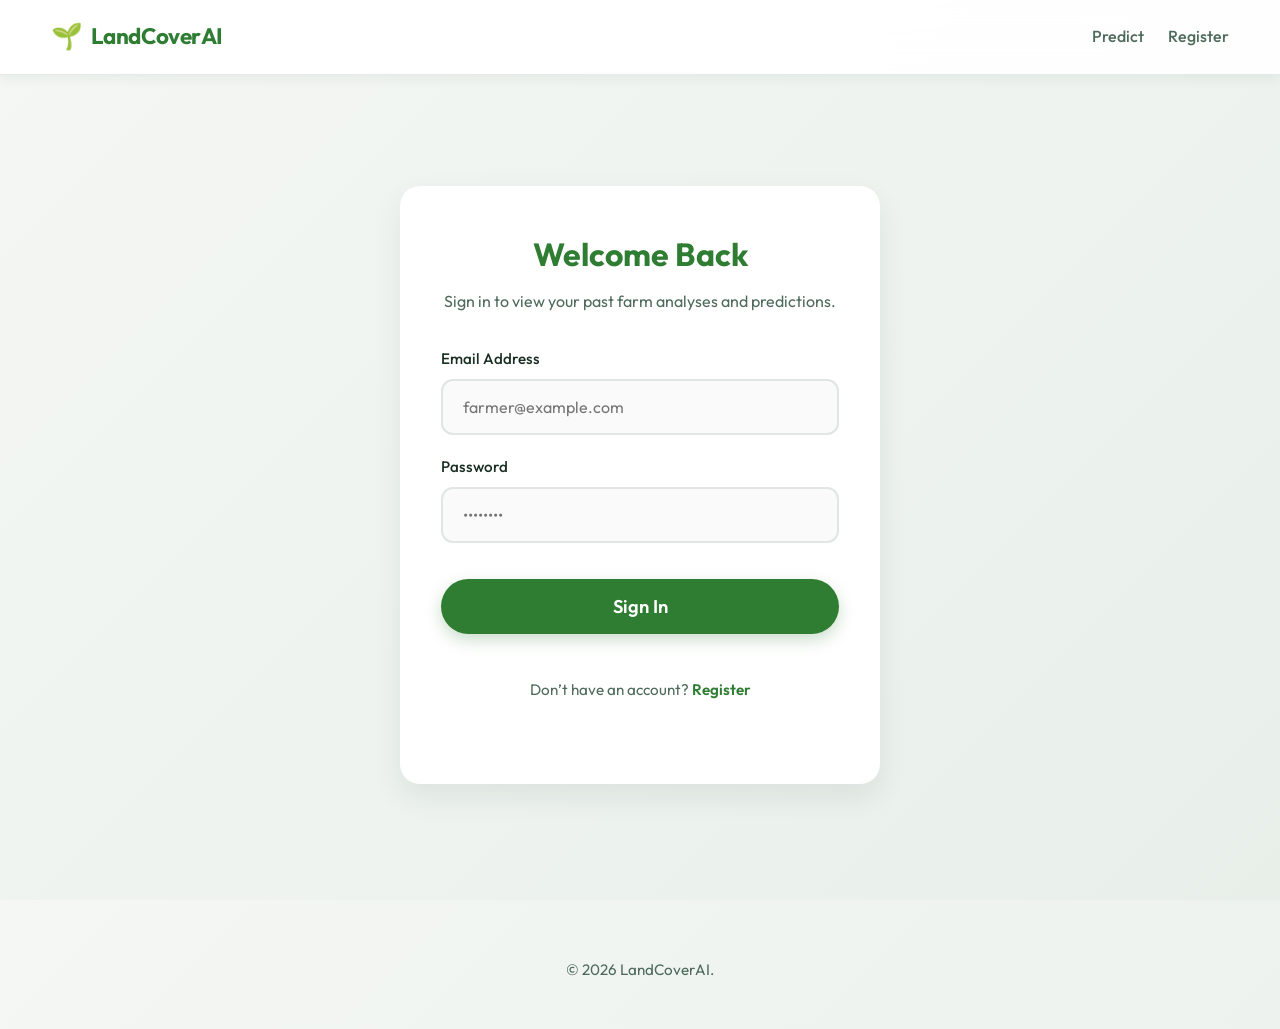
==== frontend/login.html @ 242382ae "Add model using Git LFS" ====
<!doctype html>
<html lang="en">
  <head>
    <meta charset="UTF-8" />
    <meta name="viewport" content="width=device-width, initial-scale=1" />
    <title>Login • LandCoverAI</title>
    <link rel="stylesheet" href="css/style.css" />
  </head>
  <body>
    <header class="site-header">
      <div class="container header-inner">
        <a class="brand" href="/">LandCoverAI</a>
        <nav class="nav">
          <a href="/predict.html">Predict</a>
          <a href="/register.html">Register</a>
        </nav>
      </div>
    </header>

    <main class="container auth-page">
      <section class="auth-card">
        <h1>Welcome Back</h1>
        <p>Sign in to view your past farm analyses and predictions.</p>

        <form id="loginForm" class="form">
          <label>
            Email Address
            <input type="email" name="email" class="input-field" required placeholder="farmer@example.com" style="margin-top: 0.5rem;" />
          </label>
          <label>
            Password
            <input type="password" name="password" class="input-field" required placeholder="••••••••" style="margin-top: 0.5rem;" />
          </label>

          <button type="submit" class="btn btn-primary btn-large" style="margin-top: 1rem;">Sign In</button>
          <p class="form-footer">Don’t have an account? <a href="/register.html">Register</a></p>
        </form>
      </section>
    </main>

    <footer class="site-footer">
      <div class="container">
        <p>© 2026 LandCoverAI.</p>
      </div>
    </footer>

    <script src="js/common.js"></script>
    <script src="js/auth.js"></script>
  </body>
</html>
---- frontend/css/style.css ----
@import url('https://fonts.googleapis.com/css2?family=Outfit:wght@300;400;500;600;700&display=swap');

:root {
  /* Earthy & Premium Color Palette suitable for agriculture */
  --bg: #f4f7f4;                 /* Soft off-white green tint for background */
  --bg-gradient: linear-gradient(135deg, #f4f7f4 0%, #e8efe9 100%);
  
  --surface: #ffffff;            /* Pure white for panels */
  --surface-2: #fafdff;          /* Very slight blue tint for secondary cards */
  
  --text: #1a2f24;               /* Deep forest green/black for high contrast text */
  --text-muted: #4e6a5b;         /* Muted leafy tone for secondary text */
  
  --border: rgba(43, 85, 59, 0.12); /* Subtle green border */
  
  --primary: #2e7d32;            /* Strong reliable emerald/agri green */
  --primary-hover: #1b5e20;      /* Darker interaction state */
  --primary-light: #e8f5e9;      /* Highlight tint */
  
  --secondary: #f9a825;          /* Warm golden yellow for accents / UI pop */
  --secondary-hover: #f57f17;
  
  --danger: #d32f2f;
  
  --radius: 20px;
  --radius-sm: 12px;
  
  --shadow-sm: 0 4px 12px rgba(26, 47, 36, 0.05);
  --shadow: 0 12px 30px rgba(26, 47, 36, 0.08);
  --shadow-hover: 0 20px 40px rgba(26, 47, 36, 0.12);
  
  --max-width: 1280px;

  /* Typography */
  --font-family: 'Outfit', system-ui, -apple-system, sans-serif;
}

/* =========================================
   RESET & FOUNDATION
========================================= */
* {
  box-sizing: border-box;
}

html, body {
  height: 100%;
}

body {
  margin: 0;
  background: var(--bg-gradient);
  color: var(--text);
  font-family: var(--font-family);
  line-height: 1.6;
  min-height: 100vh;
  -webkit-font-smoothing: antialiased;
}

.container {
  width: min(var(--max-width), 92vw);
  margin: 0 auto;
  padding: 0 1rem;
}

a {
  color: inherit;
  text-decoration: none;
  transition: color 0.2s;
}

a:hover {
  color: var(--primary);
}

/* =========================================
   HEADER / NAVIGATION
========================================= */
.site-header {
  position: sticky;
  top: 0;
  background: rgba(255, 255, 255, 0.92);
  backdrop-filter: blur(16px);
  -webkit-backdrop-filter: blur(16px);
  border-bottom: 1px solid var(--border);
  z-index: 1000;
  box-shadow: var(--shadow-sm);
}

.header-inner {
  display: flex;
  align-items: center;
  justify-content: space-between;
  padding: 1rem 0;
}

.brand {
  font-size: 1.4rem;
  font-weight: 700;
  letter-spacing: -0.02em;
  color: var(--primary);
  display: flex;
  align-items: center;
  gap: 0.5rem;
}

.brand::before {
  content: '🌱';
  font-size: 1.6rem;
}

.nav {
  display: flex;
  gap: 1.5rem;
  align-items: center;
  font-weight: 500;
}

.nav a {
  padding: 0.5rem 0;
  position: relative;
  color: var(--text-muted);
}

.nav a:hover, .nav a.active {
  color: var(--primary);
}

/* Simple underline hover effect */
.nav a::after {
  content: '';
  position: absolute;
  bottom: 0;
  left: 0;
  width: 0%;
  height: 2px;
  background: var(--primary);
  transition: width 0.3s ease;
}
.nav a:hover::after { width: 100%; }

/* =========================================
   BUTTONS
========================================= */
.btn {
  display: inline-flex;
  align-items: center;
  justify-content: center;
  gap: 0.6rem;
  padding: 0.85rem 1.75rem;
  border-radius: 999px;
  border: none;
  background: var(--primary);
  color: #fff;
  font-family: var(--font-family);
  font-size: 1rem;
  font-weight: 600;
  cursor: pointer;
  transition: all 0.3s cubic-bezier(0.25, 1, 0.5, 1);
  box-shadow: 0 6px 16px rgba(46, 125, 50, 0.25);
}

.btn:hover:not(:disabled) {
  background: var(--primary-hover);
  transform: translateY(-2px);
  box-shadow: 0 10px 24px rgba(46, 125, 50, 0.35);
}

.btn:active:not(:disabled) {
  transform: translateY(1px);
}

.btn:disabled {
  opacity: 0.5;
  cursor: not-allowed;
  background: #b0c2b3;
  box-shadow: none;
}

.btn-large {
  font-size: 1.15rem;
  padding: 1rem 2.5rem;
}

.btn-secondary {
  background: var(--secondary);
  color: #fff;
  box-shadow: 0 6px 16px rgba(249, 168, 37, 0.3);
}

.btn-secondary:hover:not(:disabled) {
  background: var(--secondary-hover);
  box-shadow: 0 10px 24px rgba(249, 168, 37, 0.4);
}

.btn-outline {
  background: transparent;
  color: var(--primary);
  border: 2px solid var(--primary);
  box-shadow: none;
}

.btn-outline:hover:not(:disabled) {
  background: var(--primary-light);
  transform: translateY(-1px);
}

/* =========================================
   TYPOGRAPHY
========================================= */
h1, h2, h3, h4 {
  color: var(--text);
  margin-top: 0;
  line-height: 1.2;
}

.muted {
  color: var(--text-muted);
}

/* =========================================
   AUTH PAGES
========================================= */
.auth-page {
  display: flex;
  align-items: center;
  justify-content: center;
  min-height: calc(100vh - 80px); /* Account for header */
  padding: 2rem;
}

.auth-card {
  width: 100%;
  max-width: 480px;
  background: var(--surface);
  border-radius: var(--radius);
  padding: 3rem 2.5rem;
  box-shadow: var(--shadow);
  border: 1px solid rgba(255,255,255,0.8);
  text-align: center;
}

.auth-card h1 {
  font-size: 2rem;
  margin-bottom: 0.5rem;
  color: var(--primary);
}

.auth-card p {
  color: var(--text-muted);
  margin-bottom: 2rem;
}

.form {
  display: flex;
  flex-direction: column;
  gap: 1.25rem;
  text-align: left;
}

.form label {
  font-size: 0.95rem;
  font-weight: 500;
  color: var(--text);
}

.input-field {
  width: 100%;
  padding: 1rem 1.25rem;
  border-radius: var(--radius-sm);
  border: 2px solid var(--border);
  background: #fafafa;
  font-family: var(--font-family);
  font-size: 1rem;
  color: var(--text);
  transition: all 0.25s ease;
}

.input-field:focus {
  outline: none;
  border-color: var(--primary);
  background: #fff;
  box-shadow: 0 0 0 4px var(--primary-light);
}

.form-footer {
  text-align: center;
  margin-top: 1.5rem;
  font-size: 0.95rem;
  color: var(--text-muted);
}
.form-footer a {
  color: var(--primary);
  font-weight: 600;
}

/* =========================================
   PREDICT LAYOUT
========================================= */
.predict-page {
  display: grid;
  grid-template-columns: 1.3fr 1fr;
  gap: 2rem;
  padding: 2.5rem 0;
  min-height: calc(100vh - 80px);
  position: relative;
}

/* --- OVERLAY BUG FIX --- */
/* Z-index updated to 9999 to cover Leaflet (z-index: 400+) */
.loading-overlay {
  position: absolute;
  inset: 0;
  background: rgba(255, 255, 255, 0.85);
  display: flex;
  flex-direction: column;
  align-items: center;
  justify-content: center;
  z-index: 9999; 
  backdrop-filter: blur(6px);
  -webkit-backdrop-filter: blur(6px);
  opacity: 0;
  pointer-events: none;
  transition: opacity 0.3s ease;
  border-radius: var(--radius);
}

.loading-overlay.visible {
  opacity: 1;
  pointer-events: all;
}

.loading-spinner {
  width: 64px;
  height: 64px;
  border: 6px solid var(--primary-light);
  border-top-color: var(--primary);
  border-radius: 50%;
  animation: spin 1s linear infinite;
  margin-bottom: 1.5rem;
  box-shadow: 0 0 20px rgba(46,125,50,0.1);
}

.loading-overlay h3 {
  color: var(--primary);
  font-size: 1.5rem;
  margin: 0;
}

.loading-overlay p {
  color: var(--text-muted);
}

@keyframes spin {
  to { transform: rotate(360deg); }
}

/* --- PANELS --- */
.panel {
  background: var(--surface);
  border-radius: var(--radius);
  box-shadow: var(--shadow);
  border: 1px solid rgba(255,255,255,0.9);
  display: flex;
  flex-direction: column;
  overflow: hidden; /* Contains map borders cleanly */
}

/* Make sure map panel has sufficient height */
.panel-map {
  min-height: 700px;
}

.panel-header {
  padding: 1.75rem 2rem 1rem;
  background: #fff;
  border-bottom: 1px solid var(--border);
  position: relative;
}

.step-indicator {
  display: inline-block;
  background: var(--primary-light);
  color: var(--primary);
  font-size: 0.8rem;
  font-weight: 700;
  text-transform: uppercase;
  letter-spacing: 0.05em;
  padding: 0.3rem 0.8rem;
  border-radius: 999px;
  margin-bottom: 0.75rem;
}

.panel-header h2 {
  font-size: 1.8rem;
  margin: 0 0 0.25rem;
}

.panel-header p {
  margin: 0;
  color: var(--text-muted);
  font-size: 1.05rem;
}

/* MAP CONTAINER */
.map {
  flex: 1 1 0;
  width: 100%;
  min-height: 480px; 
  /* Leaflet defaults fix */
  background: #e8efe9; 
  z-index: 10;
}

/* Custom override for Leaflet popup bubbles to match theme */
.leaflet-popup-content-wrapper {
  background: var(--surface);
  color: var(--text);
  border-radius: var(--radius-sm);
  box-shadow: var(--shadow);
}
.leaflet-container {
  font-family: var(--font-family);
}

.panel-footer {
  padding: 1.5rem 2rem;
  background: #fff;
  border-top: 1px solid var(--border);
}

/* Tidy up coordinate inputs */
.map-controls-row {
  display: flex;
  flex-wrap: wrap;
  gap: 1.5rem;
  align-items: center;
  justify-content: space-between;
}

.coord-group {
  display: grid;
  gap: 0.3rem;
  flex: 1;
}

.coord-group label {
  font-size: 0.85rem;
  font-weight: 600;
  color: var(--text-muted);
}

/* Custom Select Dropdown */
select.input-field {
  appearance: none;
  background-image: url("data:image/svg+xml;charset=UTF-8,%3Csvg xmlns='http://www.w3.org/2000/svg' viewBox='0 0 24 24' fill='none' stroke='%232e7d32' stroke-width='2' stroke-linecap='round' stroke-linejoin='round'%3E%3Cpolyline points='6 9 12 15 18 9'%3E%3C/polyline%3E%3C/svg%3E");
  background-repeat: no-repeat;
  background-position: right 1rem center;
  background-size: 1.2rem;
  padding-right: 2.5rem;
  cursor: pointer;
}

.analyze-button-container {
  width: 100%;
  margin-top: 1.5rem;
}
.analyze-button-container .btn {
  width: 100%;
  padding: 1.1rem;
  font-size: 1.2rem;
}

/* --- RESULTS PANEL --- */
.results {
  display: flex;
  flex-direction: column;
  gap: 1.5rem;
  padding: 1.75rem 2rem;
  flex: 1 1 0;
  overflow-y: auto;
  background: var(--surface-2);
}

.result-card {
  background: #fff;
  border: 1px solid var(--border);
  border-radius: 16px;
  padding: 1.5rem;
  box-shadow: var(--shadow-sm);
  transition: transform 0.3s ease, box-shadow 0.3s ease;
}

.result-card:hover {
  transform: translateY(-2px);
  box-shadow: var(--shadow);
}

.result-card h3 {
  font-size: 1.2rem;
  margin: 0 0 1rem;
  color: var(--primary);
  display: flex;
  align-items: center;
  gap: 0.5rem;
}

.upload-section {
  display: flex;
  flex-direction: column;
  gap: 1rem;
}

.upload-box {
  display: flex;
  align-items: center;
  gap: 1rem;
  padding: 1rem;
  border: 2px dashed var(--border);
  border-radius: var(--radius-sm);
  background: var(--bg);
  cursor: pointer;
  transition: all 0.2s ease;
}

.upload-box:hover {
  border-color: var(--primary);
  background: var(--primary-light);
}

.upload-box input[type="file"] {
  width: 100%;
}

.upload-box button {
  white-space: nowrap;
}

.image-preview {
  border-radius: var(--radius-sm);
  overflow: hidden;
  background: #eaeeee;
  border: 1px solid var(--border);
  display: flex;
  align-items: center;
  justify-content: center;
  min-height: 250px;
  position: relative;
}

.image-preview img {
  width: 100%;
  height: auto;
  object-fit: contain;
  display: block;
}

/* Placeholder for empty state */
.image-preview::before {
  content: 'Map area will appear here';
  position: absolute;
  color: #adbcaa;
  font-weight: 500;
  z-index: 0;
}
.image-preview img {
  position: relative;
  z-index: 1;
}

.result-actions {
  margin-top: 1rem;
  display: flex;
  justify-content: center;
}

/* Data Table */
.table {
  width: 100%;
  border-collapse: collapse;
  font-size: 0.95rem;
}

.table th {
  text-align: left;
  padding: 0.75rem 1rem;
  background: var(--primary-light);
  color: var(--primary);
  font-weight: 600;
  border-top-left-radius: 8px;
  border-top-right-radius: 8px;
}

.table td {
  padding: 1rem;
  border-bottom: 1px solid var(--border);
  color: var(--text);
}

.table tbody tr:hover td {
  background: #fdfdfd;
}

.table tbody tr:last-child td {
  border-bottom: none;
}

/* =========================================
   FOOTER
========================================= */
.site-footer {
  padding: 3rem 0 2rem;
  text-align: center;
  color: var(--text-muted);
  font-size: 0.95rem;
}

/* =========================================
   RESPONSIVE (Mobile/Tablet specific)
========================================= */
@media (max-width: 1024px) {
  .predict-page {
    grid-template-columns: 1fr; /* Stack map on top of results */
  }
  
  .panel-map {
    min-height: auto;
  }
  
  .map {
    height: 60vh; /* Viewport height dependent for map on mobile */
    min-height: 400px;
  }
}

@media (max-width: 600px) {
  .header-inner {
    padding: 0.75rem 0;
  }
  
  .nav {
    gap: 1rem;
    font-size: 0.9rem;
  }
  
  .panel-header {
    padding: 1.25rem 1rem 0.75rem;
  }
  
  .panel-footer {
    padding: 1.25rem 1rem;
  }
  
  .map-controls-row {
    flex-direction: column;
    align-items: stretch;
    gap: 1rem;
  }
  
  .auth-card {
    padding: 2rem 1.5rem;
  }
}
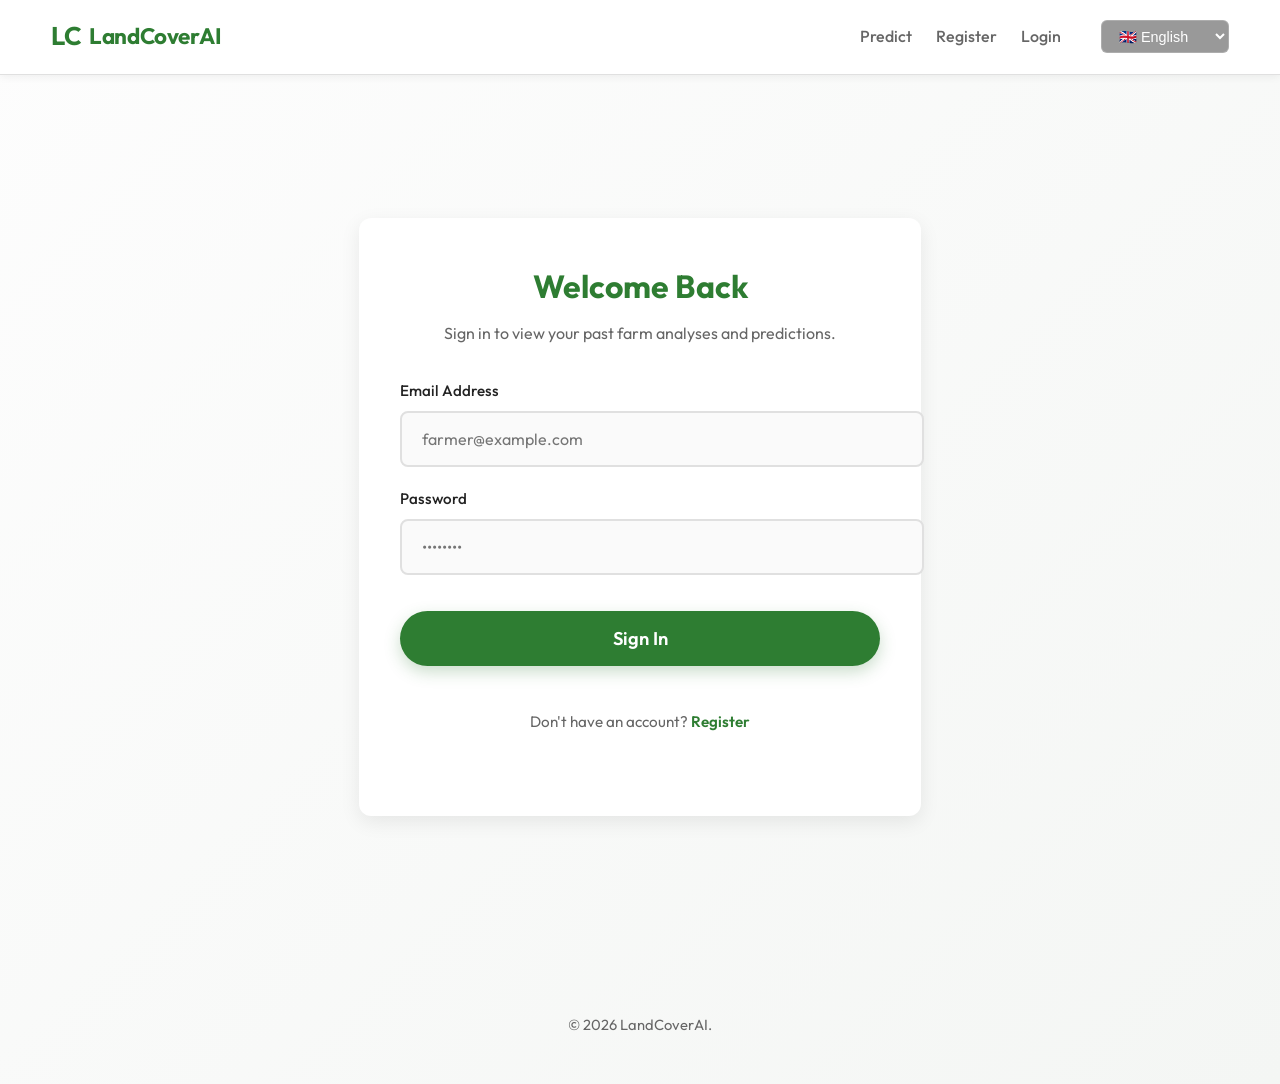
==== commit 9ef13062: "New explanations" ====
--- a/frontend/login.html
+++ b/frontend/login.html
@@ -3,47 +3,51 @@
   <head>
     <meta charset="UTF-8" />
     <meta name="viewport" content="width=device-width, initial-scale=1" />
-    <title>Login • LandCoverAI</title>
+    <title data-i18n="title_login">Login • LandCoverAI</title>
     <link rel="stylesheet" href="css/style.css" />
   </head>
   <body>
     <header class="site-header">
       <div class="container header-inner">
-        <a class="brand" href="/">LandCoverAI</a>
+        <a class="brand" href="/" data-i18n="brand">LandCoverAI</a>
         <nav class="nav">
-          <a href="/predict.html">Predict</a>
-          <a href="/register.html">Register</a>
+          <a href="/predict.html" data-i18n="nav_predict">Predict</a>
+          <a id="navRegisterLink" href="/register.html" data-i18n="nav_register">Register</a>
+          <a id="navLoginLink" href="/login.html" style="display:none;" data-i18n="nav_login">Login</a>
+          <a id="logoutBtn" href="#" style="display:none;" data-i18n="nav_logout">Logout</a>
         </nav>
       </div>
     </header>
 
     <main class="container auth-page">
       <section class="auth-card">
-        <h1>Welcome Back</h1>
-        <p>Sign in to view your past farm analyses and predictions.</p>
+        <h1 data-i18n="welcome_back">Welcome Back</h1>
+        <p data-i18n="login_desc">Sign in to view your past farm analyses and predictions.</p>
 
         <form id="loginForm" class="form">
           <label>
-            Email Address
-            <input type="email" name="email" class="input-field" required placeholder="farmer@example.com" style="margin-top: 0.5rem;" />
+            <span data-i18n="label_email">Email Address</span>
+            <input type="email" name="email" class="input-field" required placeholder="farmer@example.com" style="margin-top: 0.5rem;" data-i18n-placeholder="ph_email" />
           </label>
           <label>
-            Password
-            <input type="password" name="password" class="input-field" required placeholder="••••••••" style="margin-top: 0.5rem;" />
+            <span data-i18n="label_password">Password</span>
+            <input type="password" name="password" class="input-field" required placeholder="••••••••" style="margin-top: 0.5rem;" data-i18n-placeholder="ph_password" />
           </label>
 
-          <button type="submit" class="btn btn-primary btn-large" style="margin-top: 1rem;">Sign In</button>
-          <p class="form-footer">Don’t have an account? <a href="/register.html">Register</a></p>
+          <button type="submit" class="btn btn-primary btn-large" style="margin-top: 1rem;" data-i18n="btn_signin">Sign In</button>
+          <p class="form-footer"><span data-i18n="no_account">Don’t have an account?</span> <a href="/register.html" data-i18n="nav_register">Register</a></p>
         </form>
       </section>
     </main>
 
     <footer class="site-footer">
       <div class="container">
-        <p>© 2026 LandCoverAI.</p>
+        <p data-i18n="footer_short">© 2026 LandCoverAI.</p>
       </div>
     </footer>
 
+    <script src="js/i18n_translations.js"></script>
+    <script src="js/i18n.js"></script>
     <script src="js/common.js"></script>
     <script src="js/auth.js"></script>
   </body>
--- a/frontend/css/style.css
+++ b/frontend/css/style.css
@@ -1,662 +1,4503 @@
 @import url('https://fonts.googleapis.com/css2?family=Outfit:wght@300;400;500;600;700&display=swap');
 
+
+
+
+
+
+
 :root {
-  /* Earthy & Premium Color Palette suitable for agriculture */
-  --bg: #f4f7f4;                 /* Soft off-white green tint for background */
-  --bg-gradient: linear-gradient(135deg, #f4f7f4 0%, #e8efe9 100%);
+  --font-family: 'Outfit', -apple-system, BlinkMacSystemFont, "Segoe UI", Roboto, sans-serif;
+  --max-width: 1400px;
   
-  --surface: #ffffff;            /* Pure white for panels */
-  --surface-2: #fafdff;          /* Very slight blue tint for secondary cards */
+  /* Colors */
+  --primary: #2e7d32;
+  --primary-light: #e8f5e9;
+  --primary-hover: #1b5e20;
   
-  --text: #1a2f24;               /* Deep forest green/black for high contrast text */
-  --text-muted: #4e6a5b;         /* Muted leafy tone for secondary text */
+  --bg: #f4f6f4;
+  --bg-gradient: linear-gradient(135deg, #fdfdfd 0%, #f4f6f4 100%);
+  --surface: #ffffff;
+  --surface-2: #f8f9fa;
   
-  --border: rgba(43, 85, 59, 0.12); /* Subtle green border */
+  --text: #222222;
+  --text-muted: #666666;
+  --border: #e0e0e0;
   
-  --primary: #2e7d32;            /* Strong reliable emerald/agri green */
-  --primary-hover: #1b5e20;      /* Darker interaction state */
-  --primary-light: #e8f5e9;      /* Highlight tint */
+  /* Shadows & Radius */
+  --shadow-sm: 0 2px 8px rgba(0,0,0,0.06);
+  --shadow: 0 6px 20px rgba(0,0,0,0.08);
+  --shadow-hover: 0 12px 30px rgba(0,0,0,0.12);
+  --radius-sm: 8px;
+  --radius: 12px;
+  --radius-lg: 16px;
+}
+
+body {
+
+    margin: 0;
+
+    background: var(--bg-gradient);
+
+    color: var(--text);
+
+    font-family: var(--font-family);
+
+    line-height: 1.6;
+
+  }
+
+  .container {
+
+    width: min(var(--max-width), 92vw);
+
+    margin: 0 auto;
+
+    padding: 0 1rem;
+
+  }
+
+  a {
+
+    color: inherit;
+
+    text-decoration: none;
+
+    transition: color 0.2s;
+
+  }
+
+  a:hover {
+
+    color: var(--primary);
+
+  }
+
+  /* =========================================
+
+     HEADER / NAVIGATION
+
+  ========================================= */
+
+  .site-header {
+
+    position: sticky;
+
+    top: 0;
+
+    background: rgba(255, 255, 255, 0.92);
+
+    backdrop-filter: blur(16px);
+
+    -webkit-backdrop-filter: blur(16px);
+
+    border-bottom: 1px solid var(--border);
+
+    z-index: 1000;
+
+    box-shadow: var(--shadow-sm);
+
+  }
+
+  .header-inner {
+
+    display: flex;
+
+    align-items: center;
+
+    justify-content: space-between;
+
+    padding: 1rem 0;
+
+  }
+
+  .brand {
+
+    font-size: 1.4rem;
+
+    font-weight: 700;
+
+    letter-spacing: -0.02em;
+
+    color: var(--primary);
+
+    display: flex;
+
+    align-items: center;
+
+    gap: 0.5rem;
+
+  }
+
+  .brand::before {
+
+    content: 'LC';
+
+    font-size: 1.6rem;
+
+  }
+
+
+
+
+
+
+
+body {
+
+
+
+  margin: 0;
+
+
+
+  background: var(--bg-gradient);
+
+
+
+  color: var(--text);
+
+
+
+  font-family: var(--font-family);
+
+
+
+  line-height: 1.6;
+
+
+
+
+
+
+}
+
+.container {
+
+  width: min(var(--max-width), 92vw);
+
+  margin: 0 auto;
+
+  padding: 0 1rem;
+
+}
+
+
+
+a {
+
+  color: inherit;
+
+  text-decoration: none;
+
+  transition: color 0.2s;
+
+}
+
+
+
+a:hover {
+
+  color: var(--primary);
+
+}
+
+
+
+/* =========================================
+
+   HEADER / NAVIGATION
+
+========================================= */
+
+.site-header {
+
+  position: sticky;
+
+  top: 0;
+
+  background: rgba(255, 255, 255, 0.92);
+
+  backdrop-filter: blur(16px);
+
+  -webkit-backdrop-filter: blur(16px);
+
+  border-bottom: 1px solid var(--border);
+
+  z-index: 1000;
+
+  box-shadow: var(--shadow-sm);
+
+}
+
+
+
+
+
+
+
+
+
+
+.header-inner {
+
+
+
+  display: flex;
+
+
+  align-items: center;
+
+
+
+  justify-content: space-between;
+
+
+
+  padding: 1rem 0;
+
+
+
+}
+
+
+
+
+
+
+
+.brand {
+
+
+
+  font-size: 1.4rem;
+
+
+
+  font-weight: 700;
+
+
+
+  letter-spacing: -0.02em;
+
+
+
+  color: var(--primary);
+
+
+
+  display: flex;
+
+
+
+  align-items: center;
+
+
+
+  gap: 0.5rem;
+
+}
+
+
+
+
+
+
+
+.brand::before {
+
+
+
+  content: 'LC';
+
+
+
+  font-size: 1.6rem;
+
+
+
+}
+
+
+
+
+
+
+
+.nav {
+
+
+
+  display: flex;
+
+
+
+  gap: 1.5rem;
+
+
+
+  align-items: center;
+
+
+
+  font-weight: 500;
+
+
+
+}
+
+
+
+
+
+
+
+.nav a {
+
+
+
+  padding: 0.5rem 0;
+
+
+
+  position: relative;
+
+
+
+  color: var(--text-muted);
+
+
+
+}
+
+
+
+
+
+
+
+.nav a:hover, .nav a.active {
+
+
+
+  color: var(--primary);
+
+
+
+}
+
+
+
+
+
+
+
+/* Simple underline hover effect */
+
+
+
+.nav a::after {
+
+
+
+  content: '';
+
+
+
+  position: absolute;
+
+
+
+  bottom: 0;
+
+
+
+  left: 0;
+
+
+
+  width: 0%;
+
+
+
+  height: 2px;
+
+
+
+  background: var(--primary);
+
+
+
+  transition: width 0.3s ease;
+
+
+
+}
+
+
+
+.nav a:hover::after { width: 100%; }
+
+
+
+
+
+
+
+/* =========================================
+
+
+
+   BUTTONS
+
+
+
+========================================= */
+
+
+
+.btn {
+
+
+
+  display: inline-flex;
+
+
+
+  align-items: center;
+
+
+
+  justify-content: center;
+
+
+
+  gap: 0.6rem;
+
+
+
+  padding: 0.85rem 1.75rem;
+
+
+
+  border-radius: 999px;
+
+
+
+  border: none;
+
+
+
+  background: var(--primary);
+
+
+
+  color: #fff;
+
+
+
+  font-family: var(--font-family);
+
+
+
+  font-size: 1rem;
+
+
+
+  font-weight: 600;
+
+
+
+  cursor: pointer;
+
+
+
+  transition: all 0.3s cubic-bezier(0.25, 1, 0.5, 1);
+
+
+
+  box-shadow: 0 6px 16px rgba(46, 125, 50, 0.25);
+
+
+
+}
+
+
+
+
+
+
+
+.btn:hover:not(:disabled) {
+
+
+
+  background: var(--primary-hover);
+
+
+
+  transform: translateY(-2px);
+
+
+
+  box-shadow: 0 10px 24px rgba(46, 125, 50, 0.35);
+
+
+
+}
+
+
+
+
+
+
+
+.btn:active:not(:disabled) {
+
+
+
+  transform: translateY(1px);
+
+
+
+}
+
+
+
+
+
+
+
+.btn:disabled {
+
+
+
+  opacity: 0.5;
+
+
+
+  cursor: not-allowed;
+
+
+
+  background: #b0c2b3;
+
+
+
+  box-shadow: none;
+
+
+
+}
+
+
+
+
+
+
+
+.btn-large {
+
+
+
+  font-size: 1.15rem;
+
+
+
+  padding: 1rem 2.5rem;
+
+
+
+}
+
+
+
+
+
+
+
+.btn-secondary {
+
+
+
+  background: var(--secondary);
+
+
+
+  color: #fff;
+
+
+
+  box-shadow: 0 6px 16px rgba(249, 168, 37, 0.3);
+
+
+
+}
+
+
+
+
+
+
+
+.btn-secondary:hover:not(:disabled) {
+
+
+
+  background: var(--secondary-hover);
+
+
+
+  box-shadow: 0 10px 24px rgba(249, 168, 37, 0.4);
+
+
+
+}
+
+
+
+
+
+
+
+.btn-outline {
+
+
+
+  background: transparent;
+
+
+
+  color: var(--primary);
+
+
+
+  border: 2px solid var(--primary);
+
+
+
+  box-shadow: none;
+
+
+
+}
+
+
+
+
+
+
+
+.btn-outline:hover:not(:disabled) {
+
+
+
+  background: var(--primary-light);
+
+
+
+  transform: translateY(-1px);
+
+
+
+}
+
+
+
+
+
+
+
+/* =========================================
+
+
+
+   TYPOGRAPHY
+
+
+
+========================================= */
+
+
+
+h1, h2, h3, h4 {
+
+
+
+  color: var(--text);
+
+
+
+  margin-top: 0;
+
+
+
+  line-height: 1.2;
+
+}
+
+
+
+.muted {
+
+
+
+  color: var(--text-muted);
+
+
+
+}
+
+
+
+
+
+
+
+/* =========================================
+
+
+
+   AUTH PAGES
+
+
+
+========================================= */
+
+
+
+.auth-page {
+
+
+
+  display: flex;
+
+
+
+  align-items: center;
+
+
+
+  justify-content: center;
+
+
+
+  min-height: calc(100vh - 80px); /* Account for header */
+
+
+
+  padding: 2rem;
+
+
+
+}
+
+
+
+
+
+
+
+.auth-card {
+
+
+
+  width: 100%;
+
+
+
+  max-width: 480px;
+
+
+
+  background: var(--surface);
+
+
+
+  border-radius: var(--radius);
+
+
+
+  padding: 3rem 2.5rem;
+
+
+
+  box-shadow: var(--shadow);
+
+
+
+  border: 1px solid rgba(255,255,255,0.8);
+
+
+
+  text-align: center;
+
+
+
+}
+
+
+
+
+
+
+
+.auth-card h1 {
+
+
+
+  font-size: 2rem;
+
+
+
+  margin-bottom: 0.5rem;
+
+
+
+  color: var(--primary);
+
+
+
+}
+
+
+
+
+
+
+
+.auth-card p {
+
+
+
+  color: var(--text-muted);
+
+
+
+  margin-bottom: 2rem;
+
+
+
+}
+
+
+
+
+
+
+
+.form {
+
+
+
+  display: flex;
+
+
+
+  flex-direction: column;
+
+
+
+  gap: 1.25rem;
+
+
+
+  text-align: left;
+
+
+
+}
+
+
+
+
+
+
+
+.form label {
+
+
+
+  font-size: 0.95rem;
+
+
+
+  font-weight: 500;
+
+
+
+  color: var(--text);
+
+
+
+}
+
+
+
+
+
+
+
+.input-field {
+
+
+
+  width: 100%;
+
+
+
+  padding: 1rem 1.25rem;
+
+
+
+  border-radius: var(--radius-sm);
+
+
+
+  border: 2px solid var(--border);
+
+
+
+  background: #fafafa;
+
+
+
+  font-family: var(--font-family);
+
+
+
+  font-size: 1rem;
+
+
+
+  color: var(--text);
+
+
+
+  transition: all 0.25s ease;
+
+
+
+}
+
+
+
+
+
+
+
+.input-field:focus {
+
+
+
+  outline: none;
+
+
+
+  border-color: var(--primary);
+
+
+
+  background: #fff;
+
+
+
+  box-shadow: 0 0 0 4px var(--primary-light);
+
+
+
+}
+
+
+
+
+
+
+
+.form-footer {
+
+
+
+  text-align: center;
+
+
+
+  margin-top: 1.5rem;
+
+
+
+  font-size: 0.95rem;
+
+
+
+  color: var(--text-muted);
+
+
+
+}
+
+
+
+.form-footer a {
+
+
+
+  color: var(--primary);
+
+
+
+  font-weight: 600;
+
+
+
+}
+
+
+
+
+
+
+
+/* =========================================
+
+
+
+   PREDICT LAYOUT (Full-Width Stacked)
+
+
+
+========================================= */
+
+
+
+.predict-layout {
+
+
+
+  position: relative;
+
+
+
+}
+
+
+
+
+
+
+
+/* ─── Map Section ─── */
+
+
+
+.map-section {
+
+
+
+  background: var(--surface);
+
+
+
+  border-bottom: 1px solid var(--border);
+
+
+
+}
+
+
+
+
+
+
+
+.map-section-inner {
+
+
+
+  display: flex;
+
+
+
+  max-width: 1600px;
+
+
+
+  margin: 0 auto;
+
+
+
+  min-height: 540px;
+
+
+
+}
+
+
+
+
+
+
+
+.map-container {
+
+
+
+  flex: 1 1 65%;
+
+
+
+  min-height: 540px;
+
+
+
+  position: relative;
+
+
+
+}
+
+
+
+
+
+
+
+.map-element {
+
+
+
+  position: absolute;
+
+
+
+  inset: 0;
+
+
+
+  background: #e8efe9;
+
+
+
+  z-index: 10;
+
+
+
+}
+
+
+
+
+
+
+
+/* Leaflet popup overrides */
+
+
+
+.leaflet-popup-content-wrapper {
+
+
+
+  background: var(--surface);
+
+
+
+  color: var(--text);
+
+
+
+  border-radius: var(--radius-sm);
+
+
+
+  box-shadow: var(--shadow);
+
+
+
+}
+
+
+
+.leaflet-container {
+
+
+
+  font-family: var(--font-family);
+
+
+
+}
+
+
+
+
+
+
+
+/* ─── Controls Sidebar ─── */
+
+
+
+.controls-sidebar {
+
+
+
+  flex: 0 0 320px;
+
+
+
+  display: flex;
+
+
+
+  flex-direction: column;
+
+
+
+  border-left: 1px solid var(--border);
+
+
+
+  background: #fff;
+
+
+
+  overflow-y: auto;
+
+
+
+}
+
+
+
+
+
+
+
+.ctrl-header {
+
+
+
+  padding: 1.5rem 1.5rem 1rem;
+
+
+
+  border-bottom: 1px solid var(--border);
+
+
+
+  background: linear-gradient(135deg, var(--primary-light) 0%, #fff 100%);
+
+
+
+}
+
+
+
+
+
+
+
+.ctrl-header h2 {
+
+
+
+  font-size: 1.35rem;
+
+
+
+  margin: 0.3rem 0 0.15rem;
+
+
+
+  color: var(--text);
+
+
+
+}
+
+
+
+
+
+
+
+.ctrl-header .muted {
+
+
+
+  font-size: 0.85rem;
+
+
+
+  margin: 0;
+
+
+
+}
+
+
+
+
+
+
+
+.badge-step {
+
+
+
+  display: inline-block;
+
+
+
+  background: var(--primary);
+
+
+
+  color: #fff;
+
+
+
+  font-size: 0.7rem;
+
+
+
+  font-weight: 700;
+
+
+
+  text-transform: uppercase;
+
+
+
+  letter-spacing: 0.06em;
+
+
+
+  padding: 0.25rem 0.7rem;
+
+
+
+  border-radius: 999px;
+
+
+
+}
+
+
+
+
+
+
+
+.ctrl-body {
+
+
+
+  padding: 1.25rem 1.5rem;
+
+
+
+  display: flex;
+
+
+
+  flex-direction: column;
+
+
+
+  gap: 0.9rem;
+
+
+
+  flex: 1;
+
+
+
+}
+
+
+
+
+
+
+
+.ctrl-label {
+
+
+
+  font-size: 0.78rem;
+
+
+
+  font-weight: 600;
+
+
+
+  color: var(--text-muted);
+
+
+
+  text-transform: uppercase;
+
+
+
+  letter-spacing: 0.04em;
+
+
+
+  margin-bottom: -0.3rem;
+
+
+
+}
+
+
+
+
+
+
+
+/* Coordinate pills */
+
+
+
+.ctrl-coords {
+
+
+
+  display: flex;
+
+
+
+  gap: 0.5rem;
+
+
+
+}
+
+
+
+
+
+
+
+.coord-pill {
+
+
+
+  flex: 1;
+
+
+
+  display: flex;
+
+
+
+  flex-direction: column;
+
+
+
+  align-items: center;
+
+
+
+  padding: 0.5rem;
+
+
+
+  background: var(--bg);
+
+
+
+  border: 1px solid var(--border);
+
+
+
+  border-radius: var(--radius-sm);
+
+
+
+}
+
+
+
+
+
+
+
+.coord-label {
+
+
+
+  font-size: 0.65rem;
+
+
+
+  font-weight: 700;
+
+
+
+  color: var(--text-muted);
+
+
+
+  text-transform: uppercase;
+
+
+
+  letter-spacing: 0.1em;
+
+
+
+}
+
+
+
+
+
+
+
+.coord-value {
+
+
+
+  font-family: 'Courier New', monospace;
+
+
+
+  font-size: 1rem;
+
+
+
+  font-weight: 600;
+
+
+
+  color: var(--text);
+
+
+
+  margin-top: 0.1rem;
+
+
+
+}
+
+
+
+
+
+
+
+/* Go-to row */
+
+
+
+.goto-row {
+
+
+
+  display: flex;
+
+
+
+  gap: 0.4rem;
+
+
+
+}
+
+
+
+
+
+
+
+.goto-row .input-field {
+
+
+
+  flex: 1;
+
+
+
+  padding: 0.55rem 0.75rem;
+
+
+
+  font-size: 0.88rem;
+
+
+
+}
+
+
+
+
+
+
+
+.btn-sm {
+
+
+
+  padding: 0.55rem 0.9rem !important;
+
+
+
+  font-size: 0.85rem !important;
+
+
+
+}
+
+
+
+
+
+
+
+.btn-full {
+
+
+
+  width: 100%;
+
+
+
+}
+
+
+
+
+
+
+
+/* Upload section */
+
+
+
+.upload-section {
+
+
+
+  margin-top: 0.5rem;
+
+
+
+  display: flex;
+
+
+
+  flex-direction: column;
+
+
+
+  gap: 0.6rem;
+
+
+
+}
+
+
+
+
+
+
+
+.upload-divider {
+
+
+
+  text-align: center;
+
+
+
+  font-size: 0.75rem;
+
+
+
+  color: var(--text-muted);
+
+
+
+  position: relative;
+
+
+
+}
+
+
+
+
+
+
+
+.upload-divider::before,
+
+
+
+.upload-divider::after {
+
+
+
+  content: '';
+
+
+
+  position: absolute;
+
+
+
+  top: 50%;
+
+
+
+  width: 25%;
+
+
+
+  height: 1px;
+
+
+
+  background: var(--border);
+
+
+
+}
+
+
+
+
+
+
+
+.upload-divider::before { left: 0; }
+
+
+
+.upload-divider::after { right: 0; }
+
+
+
+
+
+
+
+.upload-box {
+
+
+
+  display: flex;
+
+
+
+  align-items: center;
+
+
+
+  gap: 0.8rem;
+
+
+
+  padding: 0.75rem 1rem;
+
+
+
+  border: 2px dashed var(--border);
+
+
+
+  border-radius: var(--radius-sm);
+
+
+
+  background: var(--bg);
+
+
+
+  cursor: pointer;
+
+
+
+  transition: all 0.2s ease;
+
+
+
+}
+
+
+
+
+
+
+
+.upload-box:hover {
+
+
+
+  border-color: var(--primary);
+
+
+
+  background: var(--primary-light);
+
+
+
+}
+
+
+
+
+
+
+
+/* Select dropdown */
+
+
+
+select.input-field {
+
+
+
+  appearance: none;
+
+
+
+  background-image: url("data:image/svg+xml;charset=UTF-8,%3Csvg xmlns='http://www.w3.org/2000/svg' viewBox='0 0 24 24' fill='none' stroke='%232e7d32' stroke-width='2' stroke-linecap='round' stroke-linejoin='round'%3E%3Cpolyline points='6 9 12 15 18 9'%3E%3C/polyline%3E%3C/svg%3E");
+
+
+
+  background-repeat: no-repeat;
+
+
+
+  background-position: right 0.75rem center;
+
+
+
+  background-size: 1rem;
+
+
+
+  padding-right: 2.2rem;
+
+
+
+  cursor: pointer;
+
+
+
+}
+
+
+
+
+
+
+
+/* Analyze button */
+
+
+
+.btn-primary.btn-full {
+
+
+
+  padding: 0.85rem;
+
+
+
+  font-size: 1.05rem;
+
+
+
+}
+
+
+
+
+
+
+
+/* ─── Loading Overlay ─── */
+
+
+
+.loading-overlay {
+
+
+
+  position: fixed;
+
+
+
+  inset: 0;
+
+
+
+  background: rgba(255, 255, 255, 0.88);
+
+
+
+  display: flex;
+
+
+
+  flex-direction: column;
+
+
+
+  align-items: center;
+
+
+
+  justify-content: center;
+
+
+
+  z-index: 9999;
+
+
+
+  backdrop-filter: blur(8px);
+
+
+
+  -webkit-backdrop-filter: blur(8px);
+
+
+
+  opacity: 0;
+
+
+
+  pointer-events: none;
+
+
+
+  transition: opacity 0.3s ease;
+
+
+
+}
+
+
+
+
+
+
+
+.loading-overlay.visible {
+
+
+
+  opacity: 1;
+
+
+
+  pointer-events: all;
+
+
+
+}
+
+
+
+
+
+
+
+.loading-spinner {
+
+
+
+  width: 56px;
+
+
+
+  height: 56px;
+
+
+
+  border: 5px solid var(--primary-light);
+
+
+
+  border-top-color: var(--primary);
+
+
+
+  border-radius: 50%;
+
+
+
+  animation: spin 1s linear infinite;
+
+
+
+  margin-bottom: 1.2rem;
+
+
+
+  box-shadow: 0 0 20px rgba(46, 125, 50, 0.1);
+
+
+
+}
+
+
+
+
+
+
+
+@keyframes spin {
+
+
+
+  to { transform: rotate(360deg); }
+
+
+
+}
+
+
+
+
+
+
+
+/* ═══════════ SECTION 2: RESULTS ═══════════ */
+
+
+
+.results-section {
+
+
+
+  max-width: 1400px;
+
+
+
+  margin: 0 auto;
+
+
+
+  padding: 2rem 2.5rem 3rem;
+
+
+
+}
+
+
+
+
+
+
+
+.results-header {
+
+
+
+  margin-bottom: 1.5rem;
+
+
+
+}
+
+
+
+
+
+
+
+.results-header h2 {
+
+
+
+  font-size: 1.6rem;
+
+
+
+  margin: 0.4rem 0 0.15rem;
+
+
+
+}
+
+
+
+
+
+
+
+.results-header .muted {
+
+
+
+  font-size: 0.92rem;
+
+
+
+  margin: 0;
+
+
+
+}
+
+
+
+
+
+
+
+/* ─── Results Grid ─── */
+
+
+
+.results-grid {
+
+
+
+  display: grid;
+
+
+
+  grid-template-columns: 1fr 1fr;
+
+
+
+  gap: 1.25rem;
+
+
+
+}
+
+
+
+
+
+
+
+.card-half {
+
+
+
+  grid-column: span 1;
+
+
+
+}
+
+
+
+
+
+
+
+.card-full {
+
+
+
+  grid-column: span 2;
+
+
+
+}
+
+
+
+
+
+
+
+.result-card {
+
+
+
+  background: #fff;
+
+
+
+  border: 1px solid var(--border);
+
+
+
+  border-radius: 16px;
+
+
+
+  padding: 1.5rem;
+
+
+
+  box-shadow: var(--shadow-sm);
+
+
+
+  transition: transform 0.3s ease, box-shadow 0.3s ease;
+
+
+
+}
+
+
+
+
+
+
+
+.result-card:hover {
+
+
+
+  transform: translateY(-2px);
+
+
+
+  box-shadow: var(--shadow);
+
+
+
+}
+
+
+
+
+
+
+
+.result-card h3 {
+
+
+
+  font-size: 1.15rem;
+
+
+
+  margin: 0 0 1rem;
+
+
+
+  color: var(--primary);
+
+
+
+  display: flex;
+
+
+
+  align-items: center;
+
+
+
+  gap: 0.5rem;
+
+
+
+}
+
+
+
+
+
+
+
+.image-preview {
+
+
+
+  border-radius: var(--radius-sm);
+
+
+
+  overflow: hidden;
+
+
+
+  background: #f0f4f0;
+
+
+
+  border: 1px solid var(--border);
+
+
+
+  display: flex;
+
+
+
+  align-items: center;
+
+
+
+  justify-content: center;
+
+
+
+  min-height: 260px;
+
+
+
+  position: relative;
+
+
+
+}
+
+
+
+
+
+
+
+.image-preview img {
+
+
+
+  width: 100%;
+
+
+
+  height: auto;
+
+
+
+  object-fit: contain;
+
+
+
+  display: block;
+
+
+
+  position: relative;
+
+
+
+  z-index: 1;
+
+
+
+}
+
+
+
+
+
+
+
+.image-preview::before {
+
+
+
+  content: 'Map area will appear here';
+
+
+
+  position: absolute;
+
+
+
+  color: #adbcaa;
+
+
+
+  font-weight: 500;
+
+
+
+  z-index: 0;
+
+
+
+}
+
+
+
+
+
+
+
+.result-actions {
+
+
+
+  margin-top: 0.75rem;
+
+
+
+  display: flex;
+
+
+
+  justify-content: center;
+
+
+
+}
+
+
+
+
+
+
+
+/* Data Table */
+
+
+
+.table {
+
+
+
+  width: 100%;
+
+
+
+  border-collapse: collapse;
+
+
+
+  font-size: 0.95rem;
+
+
+
+}
+
+
+
+
+
+
+
+.table th {
+
+
+
+  text-align: left;
+
+
+
+  padding: 0.75rem 1rem;
+
+
+
+  background: var(--primary-light);
+
+
+
+  color: var(--primary);
+
+
+
+  font-weight: 600;
+
+
+
+}
+
+
+
+
+
+
+
+.table td {
+
+
+
+  padding: 0.9rem 1rem;
+
+
+
+  border-bottom: 1px solid var(--border);
+
+
+
+  color: var(--text);
+
+
+
+}
+
+
+
+
+
+
+
+.table tbody tr:hover td {
+
+
+
+  background: #fafcfa;
+
+
+
+}
+
+
+
+
+
+
+
+.table tbody tr:last-child td {
+
+
+
+  border-bottom: none;
+
+
+
+}
+
+
+
+
+
+
+
+/* =========================================
+
+
+
+   LAND COVER PROFILE
+
+
+
+========================================= */
+
+
+
+.landcover-profile {
+
+
+
+  display: flex;
+
+
+
+  flex-direction: column;
+
+
+
+  gap: 0.75rem;
+
+
+
+}
+
+
+
+
+
+
+
+.lc-bar {
+
+
+
+  display: flex;
+
+
+
+  height: 32px;
+
+
+
+  border-radius: 16px;
+
+
+
+  overflow: hidden;
+
+
+
+  box-shadow: inset 0 2px 6px rgba(0, 0, 0, 0.08);
+
+
+
+  border: 1px solid var(--border);
+
+
+
+}
+
+
+
+
+
+
+
+.lc-bar-seg {
+
+
+
+  transition: width 0.6s cubic-bezier(0.25, 1, 0.5, 1);
+
+
+
+  min-width: 2px;
+
+
+
+}
+
+
+
+
+
+
+
+.lc-legend {
+
+
+
+  display: flex;
+
+
+
+  flex-wrap: wrap;
+
+
+
+  gap: 0.6rem 1.5rem;
+
+
+
+  font-size: 0.88rem;
+
+
+
+}
+
+
+
+
+
+
+
+.lc-legend-item {
+
+
+
+  display: inline-flex;
+
+
+
+  align-items: center;
+
+
+
+  gap: 0.4rem;
+
+
+
+  color: var(--text-muted);
+
+
+
+}
+
+
+
+
+
+
+
+.lc-dot {
+
+
+
+  display: inline-block;
+
+
+
+  width: 11px;
+
+
+
+  height: 11px;
+
+
+
+  border-radius: 50%;
+
+
+
+  flex-shrink: 0;
+
+
+
+}
+
+
+
+
+
+
+
+/* =========================================
+
+
+
+   CROP RECOMMENDATION CARDS
+
+
+
+========================================= */
+
+
+
+.crop-recommendations-grid {
+
+
+
+  display: flex;
+
+
+
+  flex-direction: column;
+
+
+
+  gap: 1.5rem;
+
+
+
+}
+
+
+
+.crop-overview-wrap {
+
+  display: flex;
+
+  flex-direction: column;
+
+  gap: 1rem;
+
+}
+
+.crop-overview-table-wrap {
+
+  display: block;
+
+}
+
+.crop-overview-table tbody td {
+
+  font-size: 0.92rem;
+
+}
+
+.crop-overview-score {
+
+  font-weight: 700;
+
+  color: var(--primary);
+
+}
+
+.crop-overview-cards {
+
+  display: none;
+
+  grid-template-columns: repeat(auto-fit, minmax(200px, 1fr));
+
+  gap: 0.85rem;
+
+}
+
+.crop-overview-card {
+
+  border: 1px solid var(--border);
+
+  border-radius: 12px;
+
+  background: var(--surface-2);
+
+  padding: 0.9rem;
+
+}
+
+.crop-overview-card-head {
+
+  display: flex;
+
+  align-items: center;
+
+  justify-content: space-between;
+
+}
+
+.crop-overview-rank {
+
+  display: inline-flex;
+
+  align-items: center;
+
+  justify-content: center;
+
+  min-width: 34px;
+
+  height: 24px;
+
+  border-radius: 999px;
+
+  padding: 0 0.45rem;
+
+  font-size: 0.78rem;
+
+  font-weight: 700;
+
+  color: var(--primary);
+
+  background: var(--primary-light);
+
+}
+
+.crop-overview-card h4 {
+
+  margin: 0 0 0.35rem;
+
+  font-size: 0.97rem;
+
+  color: var(--text);
+
+}
+
+.crop-overview-card p {
+
+  margin: 0.2rem 0;
+
+  font-size: 0.86rem;
+
+  color: var(--text-muted);
+
+}
+
+@media (max-width: 900px) {
+
+  .crop-overview-table-wrap {
+
+    display: none;
+
+  }
+
+  .crop-overview-cards {
+
+    display: grid;
+
+  }
+
+}
+
+
+
+
+
+
+
+.crop-card {
+
+
+
+  background: var(--surface);
+
+
+
+  border: 1px solid var(--border);
+
+
+
+  border-radius: 14px;
+
+
+
+  padding: 1.5rem 1.75rem;
+
+
+
+  transition: transform 0.3s ease, border-color 0.3s ease, box-shadow 0.3s ease;
+
+
+
+  animation: cropCardIn 0.4s ease both;
+
+
+
+  display: flex;
+
+
+
+  flex-direction: column;
+
+
+
+}
+
+
+
+
+
+
+
+
+
+
+
+
+
+
+
+
+
+
+
+
+
+
+
+.crop-card:hover {
+
+
+
+  transform: translateY(-3px);
+
+
+
+  box-shadow: 0px 8px 24px rgba(0,0,0,0.06);
+
+
+
+  border-color: #d0d0d0;
+
+
+
+}
+
+
+
+
+
+
+
+@keyframes cropCardIn {
+
+
+
+  from {
+
+
+
+    opacity: 0;
+
+
+
+    transform: translateY(12px);
+
+
+
+  }
+
+
+
+  to {
+
+
+
+    opacity: 1;
+
+
+
+    transform: translateY(0);
+
+
+
+  }
+
+
+
+}
+
+
+
+
+
+
+
+.crop-card-header {
+
+
+
+  display: flex;
+
+
+
+  align-items: flex-start;
+
+
+
+  gap: 0.8rem;
+
+
+
+  margin-bottom: 0.75rem;
+
+
+
+}
+
+
+
+
+
+
+
+.crop-rank {
+
+
+
+  display: flex;
+
+
+
+  align-items: center;
+
+
+
+  justify-content: center;
+
+
+
+  width: 34px;
+
+
+
+  height: 34px;
+
+
+
+  border-radius: 10px;
+
+
+
+  background: var(--primary-light);
+
+
+
+  color: var(--primary);
+
+
+
+  font-weight: 700;
+
+
+
+  font-size: 0.82rem;
+
+
+
+  flex-shrink: 0;
+
+
+
+}
+
+
+
+
+
+
+
+.crop-info {
+
+
+
+  flex: 1;
+
+
+
+  min-width: 0;
+
+
+
+}
+
+
+
+
+
+
+
+.crop-name {
+
+
+
+  font-weight: 600;
+
+
+
+  font-size: 1rem;
+
+
+
+  color: var(--text);
+
+
+
+  line-height: 1.3;
+
+
+
+}
+
+
+
+
+
+
+
+.crop-sci-name {
+
+
+
+  font-style: italic;
+
+
+
+  font-size: 0.78rem;
+
+
+
+  color: var(--text-muted);
+
+
+
+  line-height: 1.2;
+
+
+
+  margin-top: 0.1rem;
+
+
+
+}
+
+
+
+
+
+
+
+.crop-badges {
+
+
+
+  display: flex;
+
+
+
+  flex-wrap: wrap;
+
+
+
+  gap: 0.35rem;
+
+
+
+  margin-top: 0.3rem;
+
+
+
+}
+
+
+
+
+
+
+
+.crop-cat-badge {
+
+
+
+  display: inline-block;
+
+
+
+  padding: 0.15rem 0.55rem;
+
+
+
+  border-radius: 999px;
+
+
+
+  font-size: 0.68rem;
+
+
+
+  font-weight: 600;
+
+
+
+  letter-spacing: 0.02em;
+
+
+
+  text-transform: uppercase;
+
+
+
+}
+
+
+
+
+
+
+
+/* Score bar */
+
+
+
+.crop-score {
+
+
+
+  margin-bottom: 0.5rem;
+
+
+
+}
+
+
+
+
+
+
+
+.crop-score-header {
+
+
+
+  display: flex;
+
+
+
+  justify-content: space-between;
+
+
+
+  font-size: 0.82rem;
+
+
+
+  color: var(--text-muted);
+
+
+
+  margin-bottom: 0.3rem;
+
+
+
+}
+
+
+
+
+
+
+
+.crop-score-track {
+
+
+
+  height: 8px;
+
+
+
+  border-radius: 4px;
+
+
+
+  background: #e8e8e8;
+
+
+
+  overflow: hidden;
+
+
+
+}
+
+
+
+
+
+
+
+.crop-score-fill {
+
+
+
+  height: 100%;
+
+
+
+  border-radius: 4px;
+
+
+
+  transition: width 0.8s cubic-bezier(0.25, 1, 0.5, 1);
+
+
+
+}
+
+
+
+
+
+
+
+/* SHAP Explainability */
+
+
+
+.shap-details {
+
+
+
+  margin-top: 0.5rem;
+
+
+
+}
+
+
+
+
+
+
+
+.shap-details summary {
+
+
+
+  cursor: pointer;
+
+
+
+  font-size: 0.82rem;
+
+
+
+  font-weight: 600;
+
+
+
+  color: var(--primary);
+
+
+
+  padding: 0.3rem 0;
+
+
+
+  user-select: none;
+
+
+
+}
+
+
+
+
+
+
+
+.shap-details summary:hover {
+
+
+
+  color: var(--primary-hover);
+
+
+
+}
+
+
+
+
+
+
+
+.shap-chart {
+
+
+
+  display: flex;
+
+
+
+  flex-direction: column;
+
+
+
+  gap: 0.35rem;
+
+
+
+  margin-top: 0.4rem;
+
+
+
+  padding: 0.5rem 0;
+
+
+
+}
+
+
+
+
+
+
+
+.shap-row {
+
+
+
+  display: grid;
+
+
+
+  grid-template-columns: 130px 1fr 52px;
+
+
+
+  gap: 0.4rem;
+
+
+
+  align-items: center;
+
+
+
+  font-size: 0.76rem;
+
+
+
+}
+
+
+
+
+
+
+
+.shap-label {
+
+
+
+  color: var(--text-muted);
+
+
+
+  text-transform: capitalize;
+
+
+
+  font-weight: 500;
+
+
+
+  overflow: hidden;
+
+
+
+  text-overflow: ellipsis;
+
+
+
+  white-space: nowrap;
+
+
+
+}
+
+
+
+
+
+
+
+.shap-bar-track {
+
+
+
+  height: 6px;
+
+
+
+  border-radius: 3px;
+
+
+
+  background: #f0f0f0;
+
+
+
+  overflow: hidden;
+
+
+
+}
+
+
+
+
+
+
+
+.shap-bar-fill {
+
+
+
+  height: 100%;
+
+
+
+  border-radius: 3px;
+
+
+
+  transition: width 0.6s ease;
+
+
+
+}
+
+
+
+
+
+
+
+.shap-val {
+
+
+
+  text-align: right;
+
+
+
+  font-weight: 600;
+
+
+
+  font-size: 0.73rem;
+
+
+
+  font-family: 'Courier New', monospace;
+
+
+
+}
+
+
+
+
+
+
+
+/* =========================================
+
+
+
+   FOOTER
+
+
+
+========================================= */
+
+
+
+.site-footer {
+
+
+
+  padding: 2.5rem 0 2rem;
+
+
+
+  text-align: center;
+
+
+
+  color: var(--text-muted);
+
+
+
+  font-size: 0.92rem;
+
+
+
+}
+
+
+
+
+
+
+
+/* =========================================
+
+
+
+   RESPONSIVE
+
+
+
+========================================= */
+
+
+
+@media (max-width: 1024px) {
+
+
+
+  .map-section-inner {
+
+
+
+    flex-direction: column;
+
+
+
+  }
+
+
+
+
+
+
+
+  .map-container {
+
+
+
+    min-height: 400px;
+
+
+
+  }
+
+
+
+
+
+
+
+  .map-element {
+
+
+
+    position: relative;
+
+
+
+    height: 400px;
+
+
+
+  }
+
+
+
+
+
+
+
+  .controls-sidebar {
+
+
+
+    flex: none;
+
+
+
+    border-left: none;
+
+
+
+    border-top: 1px solid var(--border);
+
+
+
+  }
+
+
+
+
+
+
+
+  .results-section {
+
+
+
+    padding: 1.5rem 1rem 2rem;
+
+
+
+  }
+
+
+
+
+
+
+
+  .results-grid {
+
+
+
+    grid-template-columns: 1fr;
+
+
+
+  }
+
+
+
+
+
+
+
+  .card-half, .card-full {
+
+
+
+    grid-column: span 1;
+
+
+
+  }
+
+
+
+
+
+
+
+  .crop-card {
+
+
+
+    flex-direction: column;
+
+
+
+    gap: 1.5rem;
+
+
+
+    padding: 1.25rem;
+
+
+
+  }
+
+
+
   
-  --secondary: #f9a825;          /* Warm golden yellow for accents / UI pop */
-  --secondary-hover: #f57f17;
-  
-  --danger: #d32f2f;
-  
-  --radius: 20px;
-  --radius-sm: 12px;
-  
-  --shadow-sm: 0 4px 12px rgba(26, 47, 36, 0.05);
-  --shadow: 0 12px 30px rgba(26, 47, 36, 0.08);
-  --shadow-hover: 0 20px 40px rgba(26, 47, 36, 0.12);
-  
-  --max-width: 1280px;
-
-  /* Typography */
-  --font-family: 'Outfit', system-ui, -apple-system, sans-serif;
-}
+
+
+
+}
+
+
+
+
+
+
+
+@media (max-width: 600px) {
+
+
+
+  .header-inner {
+
+
+
+    padding: 0.75rem 0;
+
+
+
+  }
+
+
+
+
+
+
+
+  .nav {
+
+
+
+    gap: 1rem;
+
+
+
+    font-size: 0.9rem;
+
+
+
+  }
+
+
+
+
+
+
+
+  .ctrl-body {
+
+
+
+    padding: 1rem;
+
+
+
+  }
+
+
+
+
+
+
+
+  .goto-row {
+
+
+
+    flex-direction: column;
+
+
+
+  }
+
+
+
+
+
+
+
+  .auth-card {
+
+
+
+    padding: 2rem 1.5rem;
+
+
+
+  }
+
+
+
+}
+
+
+
+
+
+
 
 /* =========================================
-   RESET & FOUNDATION
+
+
+
+   AGRICULTURAL DETAILS (Enriched Crop Cards)
+
+
+
 ========================================= */
-* {
-  box-sizing: border-box;
-}
-
-html, body {
-  height: 100%;
-}
-
-body {
-  margin: 0;
-  background: var(--bg-gradient);
+
+
+
+.agri-details {
+
+
+
+  margin-top: 0.5rem;
+
+
+
+}
+
+
+
+.agri-details summary {
+
+
+
+  cursor: pointer;
+
+
+
+  font-size: 0.82rem;
+
+
+
+  font-weight: 600;
+
+
+
+  color: #5d4037;
+
+
+
+  padding: 0.3rem 0;
+
+
+
+  user-select: none;
+
+
+
+}
+
+
+
+.agri-details summary:hover {
+
+
+
+  color: #3e2723;
+
+
+
+}
+
+
+
+.agri-details-content {
+
+
+
+  margin-top: 0.5rem;
+
+
+
+  display: flex;
+
+
+
+  flex-direction: column;
+
+
+
+  gap: 0.6rem;
+
+
+
+  font-size: 0.82rem;
+
+
+
+  line-height: 1.55;
+
+
+
   color: var(--text);
-  font-family: var(--font-family);
-  line-height: 1.6;
-  min-height: 100vh;
-  -webkit-font-smoothing: antialiased;
-}
-
-.container {
-  width: min(var(--max-width), 92vw);
-  margin: 0 auto;
-  padding: 0 1rem;
-}
-
-a {
-  color: inherit;
-  text-decoration: none;
-  transition: color 0.2s;
-}
-
-a:hover {
+
+
+
+}
+
+
+
+.agri-explain {
+
+
+
+  background: #f1f8e9;
+
+
+
+  border-left: 3px solid #7cb342;
+
+
+
+  padding: 0.6rem 0.8rem;
+
+
+
+  border-radius: 6px;
+
+
+
+  color: #33691e;
+
+
+
+}
+
+
+
+.agri-explain strong {
+
+
+
+  display: block;
+
+
+
+  margin-bottom: 0.2rem;
+
+
+
+  font-size: 0.78rem;
+
+
+
+  text-transform: uppercase;
+
+
+
+  letter-spacing: 0.04em;
+
+
+
+  color: #558b2f;
+
+
+
+}
+
+
+
+.agri-table {
+
+
+
+  width: 100%;
+
+
+
+  border-collapse: collapse;
+
+
+
+  font-size: 0.8rem;
+
+
+
+}
+
+
+
+.agri-table td {
+
+
+
+  padding: 0.4rem 0.6rem;
+
+
+
+  border-bottom: 1px solid var(--border);
+
+
+
+  vertical-align: top;
+
+
+
+}
+
+
+
+.agri-table tr:last-child td {
+
+
+
+  border-bottom: none;
+
+
+
+}
+
+
+
+.agri-lbl {
+
+
+
+  font-weight: 600;
+
+
+
+  white-space: nowrap;
+
+
+
+  width: 110px;
+
+
+
+  color: var(--text-muted);
+
+
+
+}
+
+
+
+.agri-field {
+
+
+
+  padding: 0.3rem 0;
+
+
+
+  color: var(--text);
+
+
+
+}
+
+
+
+.agri-tag {
+
+
+
+  font-weight: 600;
+
+
+
   color: var(--primary);
-}
+
+
+
+  margin-right: 0.3rem;
+
+
+
+}
+
+
+
+
 
 /* =========================================
-   HEADER / NAVIGATION
+   INDEX PAGE VIDEO & GLASSMORPHISM
 ========================================= */
-.site-header {
-  position: sticky;
-  top: 0;
-  background: rgba(255, 255, 255, 0.92);
+.index-page {
+  background: #000;
+  overflow-x: hidden;
+}
+
+.video-bg {
+  position: fixed;
+  top: 50%;
+  left: 50%;
+  min-width: 100%;
+  min-height: 100%;
+  width: auto;
+  height: auto;
+  z-index: -2;
+  transform: translateX(-50%) translateY(-50%);
+  object-fit: cover;
+  background-size: cover;
+}
+
+.video-overlay {
+  position: fixed;
+  top: 0; left: 0; right: 0; bottom: 0;
+  background: radial-gradient(circle at center, rgba(0,0,0,0.3) 0%, rgba(0,0,0,0.7) 100%);
+  z-index: -1;
+  pointer-events: none;
+}
+
+.index-header {
+  background: transparent !important;
+  border-bottom: 1px solid rgba(255,255,255,0.1);
+  backdrop-filter: blur(8px);
+  -webkit-backdrop-filter: blur(8px);
+}
+
+.nav-btn {
+  background: rgba(255,255,255,0.1);
+  padding: 0.4rem 1rem;
+  border-radius: 999px;
+  border: 1px solid rgba(255,255,255,0.2);
+  color: white !important;
+  transition: all 0.3s;
+}
+.nav-btn:hover {
+  background: rgba(255,255,255,0.25);
+}
+
+.index-btn-primary {
+  background: linear-gradient(135deg, #10b981 0%, #059669 100%);
+  color: #fff;
+  border: none;
+  box-shadow: 0 4px 15px rgba(16, 185, 129, 0.4);
+}
+.index-btn-primary:hover {
+  transform: translateY(-2px);
+  box-shadow: 0 8px 25px rgba(16, 185, 129, 0.6);
+  color: #fff;
+}
+
+.index-btn-outline {
+  background: rgba(255, 255, 255, 0.05);
+  border: 1px solid rgba(255, 255, 255, 0.4);
+  color: #fff;
+  backdrop-filter: blur(4px);
+}
+.index-btn-outline:hover {
+  background: rgba(255, 255, 255, 0.15);
+  border-color: rgba(255, 255, 255, 0.8);
+  color: #fff;
+}
+
+.index-hero {
+  flex-direction: column;
+  align-items: center;
+  margin-top: 5rem;
+}
+
+.glass-features .cards {
+  display: grid;
+  grid-template-columns: repeat(auto-fit, minmax(280px, 1fr));
+  gap: 2rem;
+}
+
+.glass-card {
+  background: rgba(15, 20, 25, 0.4);
   backdrop-filter: blur(16px);
   -webkit-backdrop-filter: blur(16px);
-  border-bottom: 1px solid var(--border);
-  z-index: 1000;
-  box-shadow: var(--shadow-sm);
-}
-
-.header-inner {
-  display: flex;
+  border: 1px solid rgba(255,255,255,0.1);
+  border-radius: 16px;
+  padding: 2.5rem 2rem;
+  text-align: center;
+  transition: transform 0.4s ease, background 0.4s ease;
+  box-shadow: 0 10px 30px rgba(0,0,0,0.3);
+}
+
+.glass-card:hover {
+  transform: translateY(-8px);
+  background: rgba(25, 30, 35, 0.5);
+  border-color: rgba(255,255,255,0.25);
+}
+
+/* =========================================
+   USER MENU DROPDOWN
+========================================= */
+.user-dropdown {
+  position: relative;
+}
+
+.user-dropdown-trigger {
+  border: 1px solid var(--border);
+  background: #fff;
+  color: var(--text);
+  border-radius: 999px;
+  padding: 0.35rem 0.7rem;
+  display: inline-flex;
   align-items: center;
-  justify-content: space-between;
-  padding: 1rem 0;
-}
-
-.brand {
-  font-size: 1.4rem;
-  font-weight: 700;
-  letter-spacing: -0.02em;
-  color: var(--primary);
-  display: flex;
-  align-items: center;
-  gap: 0.5rem;
-}
-
-.brand::before {
-  content: '🌱';
-  font-size: 1.6rem;
-}
-
-.nav {
-  display: flex;
-  gap: 1.5rem;
-  align-items: center;
-  font-weight: 500;
-}
-
-.nav a {
-  padding: 0.5rem 0;
-  position: relative;
-  color: var(--text-muted);
-}
-
-.nav a:hover, .nav a.active {
-  color: var(--primary);
-}
-
-/* Simple underline hover effect */
-.nav a::after {
-  content: '';
-  position: absolute;
-  bottom: 0;
-  left: 0;
-  width: 0%;
-  height: 2px;
-  background: var(--primary);
-  transition: width 0.3s ease;
-}
-.nav a:hover::after { width: 100%; }
-
-/* =========================================
-   BUTTONS
-========================================= */
-.btn {
+  gap: 0.45rem;
+  font: inherit;
+  cursor: pointer;
+}
+
+.user-dropdown-trigger:hover {
+  border-color: var(--primary);
+}
+
+.user-icon {
+  width: 1.45rem;
+  height: 1.45rem;
   display: inline-flex;
   align-items: center;
   justify-content: center;
-  gap: 0.6rem;
-  padding: 0.85rem 1.75rem;
+  background: var(--primary-light);
   border-radius: 999px;
+  font-size: 0.85rem;
+}
+
+.user-name {
+  max-width: 120px;
+  overflow: hidden;
+  text-overflow: ellipsis;
+  white-space: nowrap;
+  font-weight: 600;
+  font-size: 0.9rem;
+}
+
+.user-caret {
+  color: var(--text-muted);
+  font-size: 0.78rem;
+}
+
+.user-dropdown-menu {
+  position: absolute;
+  top: calc(100% + 0.5rem);
+  right: 0;
+  min-width: 190px;
+  background: #fff;
+  border: 1px solid var(--border);
+  border-radius: 12px;
+  box-shadow: var(--shadow);
+  padding: 0.35rem;
+  display: none;
+  z-index: 1200;
+}
+
+.user-dropdown.open .user-dropdown-menu {
+  display: block;
+}
+
+.user-dropdown-menu a,
+.user-dropdown-menu button {
+  width: 100%;
+  text-align: left;
   border: none;
-  background: var(--primary);
+  background: transparent;
+  color: var(--text);
+  padding: 0.6rem 0.7rem;
+  border-radius: 8px;
+  font: inherit;
+  cursor: pointer;
+}
+
+.user-dropdown-menu a:hover,
+.user-dropdown-menu button:hover {
+  background: #f5faf5;
+  color: var(--primary);
+}
+
+.index-page .user-dropdown-trigger {
+  background: rgba(255, 255, 255, 0.12);
+  border-color: rgba(255, 255, 255, 0.28);
   color: #fff;
-  font-family: var(--font-family);
-  font-size: 1rem;
-  font-weight: 600;
-  cursor: pointer;
-  transition: all 0.3s cubic-bezier(0.25, 1, 0.5, 1);
-  box-shadow: 0 6px 16px rgba(46, 125, 50, 0.25);
-}
-
-.btn:hover:not(:disabled) {
-  background: var(--primary-hover);
-  transform: translateY(-2px);
-  box-shadow: 0 10px 24px rgba(46, 125, 50, 0.35);
-}
-
-.btn:active:not(:disabled) {
-  transform: translateY(1px);
-}
-
-.btn:disabled {
-  opacity: 0.5;
-  cursor: not-allowed;
-  background: #b0c2b3;
-  box-shadow: none;
-}
-
-.btn-large {
-  font-size: 1.15rem;
-  padding: 1rem 2.5rem;
-}
-
-.btn-secondary {
-  background: var(--secondary);
-  color: #fff;
-  box-shadow: 0 6px 16px rgba(249, 168, 37, 0.3);
-}
-
-.btn-secondary:hover:not(:disabled) {
-  background: var(--secondary-hover);
-  box-shadow: 0 10px 24px rgba(249, 168, 37, 0.4);
-}
-
-.btn-outline {
-  background: transparent;
+}
+
+.index-page .user-caret {
+  color: rgba(255, 255, 255, 0.85);
+}
+
+.index-page .user-icon {
+  background: rgba(255, 255, 255, 0.2);
+}
+
+/* =========================================
+   PREDICTIONS HISTORY PAGE
+========================================= */
+.history-page {
+  padding: 2.2rem 0 3rem;
+}
+
+.history-head {
+  display: flex;
+  align-items: end;
+  justify-content: space-between;
+  gap: 1rem;
+  margin-bottom: 1.2rem;
+}
+
+.history-head h1 {
+  margin: 0;
+  font-size: 1.8rem;
   color: var(--primary);
-  border: 2px solid var(--primary);
-  box-shadow: none;
-}
-
-.btn-outline:hover:not(:disabled) {
-  background: var(--primary-light);
-  transform: translateY(-1px);
-}
-
-/* =========================================
-   TYPOGRAPHY
-========================================= */
-h1, h2, h3, h4 {
-  color: var(--text);
-  margin-top: 0;
-  line-height: 1.2;
-}
-
-.muted {
+}
+
+.history-grid {
+  display: grid;
+  gap: 1rem;
+}
+
+.history-card {
+  background: #fff;
+  border: 1px solid var(--border);
+  border-radius: 16px;
+  box-shadow: var(--shadow-sm);
+  padding: 1rem;
+}
+
+.history-meta {
+  display: flex;
+  justify-content: space-between;
+  align-items: center;
+  gap: 1rem;
+  margin-bottom: 0.8rem;
+}
+
+.history-meta .stamp {
   color: var(--text-muted);
-}
-
-/* =========================================
-   AUTH PAGES
-========================================= */
-.auth-page {
+  font-size: 0.88rem;
+}
+
+.history-images {
+  display: grid;
+  grid-template-columns: 1fr 1fr;
+  gap: 0.8rem;
+  margin-bottom: 0.85rem;
+}
+
+.history-image-slot {
+  border: 1px solid var(--border);
+  border-radius: 10px;
+  overflow: hidden;
+  background: #f3f7f3;
+  min-height: 170px;
   display: flex;
   align-items: center;
   justify-content: center;
-  min-height: calc(100vh - 80px); /* Account for header */
-  padding: 2rem;
-}
-
-.auth-card {
+}
+
+.history-image-slot img {
   width: 100%;
-  max-width: 480px;
-  background: var(--surface);
-  border-radius: var(--radius);
-  padding: 3rem 2.5rem;
-  box-shadow: var(--shadow);
-  border: 1px solid rgba(255,255,255,0.8);
-  text-align: center;
-}
-
-.auth-card h1 {
-  font-size: 2rem;
-  margin-bottom: 0.5rem;
-  color: var(--primary);
-}
-
-.auth-card p {
-  color: var(--text-muted);
-  margin-bottom: 2rem;
-}
-
-.form {
+  height: auto;
+  display: block;
+}
+
+.history-summary {
   display: flex;
-  flex-direction: column;
-  gap: 1.25rem;
-  text-align: left;
-}
-
-.form label {
-  font-size: 0.95rem;
-  font-weight: 500;
-  color: var(--text);
-}
-
-.input-field {
-  width: 100%;
-  padding: 1rem 1.25rem;
-  border-radius: var(--radius-sm);
-  border: 2px solid var(--border);
-  background: #fafafa;
-  font-family: var(--font-family);
-  font-size: 1rem;
-  color: var(--text);
-  transition: all 0.25s ease;
-}
-
-.input-field:focus {
-  outline: none;
-  border-color: var(--primary);
-  background: #fff;
-  box-shadow: 0 0 0 4px var(--primary-light);
-}
-
-.form-footer {
-  text-align: center;
-  margin-top: 1.5rem;
-  font-size: 0.95rem;
-  color: var(--text-muted);
-}
-.form-footer a {
-  color: var(--primary);
-  font-weight: 600;
-}
-
-/* =========================================
-   PREDICT LAYOUT
-========================================= */
-.predict-page {
-  display: grid;
-  grid-template-columns: 1.3fr 1fr;
-  gap: 2rem;
-  padding: 2.5rem 0;
-  min-height: calc(100vh - 80px);
-  position: relative;
-}
-
-/* --- OVERLAY BUG FIX --- */
-/* Z-index updated to 9999 to cover Leaflet (z-index: 400+) */
-.loading-overlay {
-  position: absolute;
-  inset: 0;
-  background: rgba(255, 255, 255, 0.85);
-  display: flex;
-  flex-direction: column;
-  align-items: center;
-  justify-content: center;
-  z-index: 9999; 
-  backdrop-filter: blur(6px);
-  -webkit-backdrop-filter: blur(6px);
-  opacity: 0;
-  pointer-events: none;
-  transition: opacity 0.3s ease;
-  border-radius: var(--radius);
-}
-
-.loading-overlay.visible {
-  opacity: 1;
-  pointer-events: all;
-}
-
-.loading-spinner {
-  width: 64px;
-  height: 64px;
-  border: 6px solid var(--primary-light);
-  border-top-color: var(--primary);
-  border-radius: 50%;
-  animation: spin 1s linear infinite;
-  margin-bottom: 1.5rem;
-  box-shadow: 0 0 20px rgba(46,125,50,0.1);
-}
-
-.loading-overlay h3 {
-  color: var(--primary);
-  font-size: 1.5rem;
-  margin: 0;
-}
-
-.loading-overlay p {
-  color: var(--text-muted);
-}
-
-@keyframes spin {
-  to { transform: rotate(360deg); }
-}
-
-/* --- PANELS --- */
-.panel {
-  background: var(--surface);
-  border-radius: var(--radius);
-  box-shadow: var(--shadow);
-  border: 1px solid rgba(255,255,255,0.9);
-  display: flex;
-  flex-direction: column;
-  overflow: hidden; /* Contains map borders cleanly */
-}
-
-/* Make sure map panel has sufficient height */
-.panel-map {
-  min-height: 700px;
-}
-
-.panel-header {
-  padding: 1.75rem 2rem 1rem;
-  background: #fff;
-  border-bottom: 1px solid var(--border);
-  position: relative;
-}
-
-.step-indicator {
-  display: inline-block;
+  flex-wrap: wrap;
+  gap: 0.4rem;
+}
+
+.history-chip {
   background: var(--primary-light);
   color: var(--primary);
-  font-size: 0.8rem;
-  font-weight: 700;
-  text-transform: uppercase;
-  letter-spacing: 0.05em;
-  padding: 0.3rem 0.8rem;
   border-radius: 999px;
-  margin-bottom: 0.75rem;
-}
-
-.panel-header h2 {
-  font-size: 1.8rem;
-  margin: 0 0 0.25rem;
-}
-
-.panel-header p {
-  margin: 0;
-  color: var(--text-muted);
-  font-size: 1.05rem;
-}
-
-/* MAP CONTAINER */
-.map {
-  flex: 1 1 0;
-  width: 100%;
-  min-height: 480px; 
-  /* Leaflet defaults fix */
-  background: #e8efe9; 
-  z-index: 10;
-}
-
-/* Custom override for Leaflet popup bubbles to match theme */
-.leaflet-popup-content-wrapper {
-  background: var(--surface);
-  color: var(--text);
-  border-radius: var(--radius-sm);
-  box-shadow: var(--shadow);
-}
-.leaflet-container {
-  font-family: var(--font-family);
-}
-
-.panel-footer {
-  padding: 1.5rem 2rem;
-  background: #fff;
-  border-top: 1px solid var(--border);
-}
-
-/* Tidy up coordinate inputs */
-.map-controls-row {
-  display: flex;
-  flex-wrap: wrap;
-  gap: 1.5rem;
-  align-items: center;
-  justify-content: space-between;
-}
-
-.coord-group {
-  display: grid;
-  gap: 0.3rem;
-  flex: 1;
-}
-
-.coord-group label {
-  font-size: 0.85rem;
+  padding: 0.22rem 0.62rem;
+  font-size: 0.78rem;
   font-weight: 600;
-  color: var(--text-muted);
-}
-
-/* Custom Select Dropdown */
-select.input-field {
-  appearance: none;
-  background-image: url("data:image/svg+xml;charset=UTF-8,%3Csvg xmlns='http://www.w3.org/2000/svg' viewBox='0 0 24 24' fill='none' stroke='%232e7d32' stroke-width='2' stroke-linecap='round' stroke-linejoin='round'%3E%3Cpolyline points='6 9 12 15 18 9'%3E%3C/polyline%3E%3C/svg%3E");
-  background-repeat: no-repeat;
-  background-position: right 1rem center;
-  background-size: 1.2rem;
-  padding-right: 2.5rem;
-  cursor: pointer;
-}
-
-.analyze-button-container {
-  width: 100%;
-  margin-top: 1.5rem;
-}
-.analyze-button-container .btn {
-  width: 100%;
-  padding: 1.1rem;
-  font-size: 1.2rem;
-}
-
-/* --- RESULTS PANEL --- */
-.results {
-  display: flex;
-  flex-direction: column;
-  gap: 1.5rem;
-  padding: 1.75rem 2rem;
-  flex: 1 1 0;
-  overflow-y: auto;
-  background: var(--surface-2);
-}
-
-.result-card {
-  background: #fff;
-  border: 1px solid var(--border);
-  border-radius: 16px;
-  padding: 1.5rem;
-  box-shadow: var(--shadow-sm);
-  transition: transform 0.3s ease, box-shadow 0.3s ease;
-}
-
-.result-card:hover {
-  transform: translateY(-2px);
-  box-shadow: var(--shadow);
-}
-
-.result-card h3 {
-  font-size: 1.2rem;
-  margin: 0 0 1rem;
-  color: var(--primary);
-  display: flex;
-  align-items: center;
-  gap: 0.5rem;
-}
-
-.upload-section {
-  display: flex;
-  flex-direction: column;
-  gap: 1rem;
-}
-
-.upload-box {
-  display: flex;
-  align-items: center;
-  gap: 1rem;
-  padding: 1rem;
-  border: 2px dashed var(--border);
-  border-radius: var(--radius-sm);
-  background: var(--bg);
-  cursor: pointer;
-  transition: all 0.2s ease;
-}
-
-.upload-box:hover {
-  border-color: var(--primary);
-  background: var(--primary-light);
-}
-
-.upload-box input[type="file"] {
-  width: 100%;
-}
-
-.upload-box button {
-  white-space: nowrap;
-}
-
-.image-preview {
-  border-radius: var(--radius-sm);
-  overflow: hidden;
-  background: #eaeeee;
-  border: 1px solid var(--border);
-  display: flex;
-  align-items: center;
-  justify-content: center;
-  min-height: 250px;
-  position: relative;
-}
-
-.image-preview img {
-  width: 100%;
-  height: auto;
-  object-fit: contain;
-  display: block;
-}
-
-/* Placeholder for empty state */
-.image-preview::before {
-  content: 'Map area will appear here';
-  position: absolute;
-  color: #adbcaa;
-  font-weight: 500;
-  z-index: 0;
-}
-.image-preview img {
-  position: relative;
-  z-index: 1;
-}
-
-.result-actions {
-  margin-top: 1rem;
-  display: flex;
-  justify-content: center;
-}
-
-/* Data Table */
-.table {
-  width: 100%;
-  border-collapse: collapse;
-  font-size: 0.95rem;
-}
-
-.table th {
-  text-align: left;
-  padding: 0.75rem 1rem;
-  background: var(--primary-light);
-  color: var(--primary);
-  font-weight: 600;
-  border-top-left-radius: 8px;
-  border-top-right-radius: 8px;
-}
-
-.table td {
-  padding: 1rem;
-  border-bottom: 1px solid var(--border);
-  color: var(--text);
-}
-
-.table tbody tr:hover td {
-  background: #fdfdfd;
-}
-
-.table tbody tr:last-child td {
-  border-bottom: none;
-}
-
-/* =========================================
-   FOOTER
-========================================= */
-.site-footer {
-  padding: 3rem 0 2rem;
-  text-align: center;
-  color: var(--text-muted);
-  font-size: 0.95rem;
-}
-
-/* =========================================
-   RESPONSIVE (Mobile/Tablet specific)
-========================================= */
-@media (max-width: 1024px) {
-  .predict-page {
-    grid-template-columns: 1fr; /* Stack map on top of results */
+}
+
+@media (max-width: 900px) {
+  .history-images {
+    grid-template-columns: 1fr;
   }
-  
-  .panel-map {
-    min-height: auto;
-  }
-  
-  .map {
-    height: 60vh; /* Viewport height dependent for map on mobile */
-    min-height: 400px;
-  }
-}
-
-@media (max-width: 600px) {
-  .header-inner {
-    padding: 0.75rem 0;
-  }
-  
-  .nav {
-    gap: 1rem;
-    font-size: 0.9rem;
-  }
-  
-  .panel-header {
-    padding: 1.25rem 1rem 0.75rem;
-  }
-  
-  .panel-footer {
-    padding: 1.25rem 1rem;
-  }
-  
-  .map-controls-row {
-    flex-direction: column;
-    align-items: stretch;
-    gap: 1rem;
-  }
-  
-  .auth-card {
-    padding: 2rem 1.5rem;
-  }
-}
+}
+.lang-switcher-wrap { display: flex; align-items: center; margin-left: 1rem; }
+.lang-switcher { background: rgba(0,0,0,0.4); color: white; border: 1px solid rgba(255,255,255,0.2); padding: 0.4rem 0.8rem; border-radius: 6px; font-size: 0.9rem; cursor: pointer; outline: none; transition: 0.2s ease; backdrop-filter: blur(5px); }
+.lang-switcher:hover, .lang-switcher:focus { border-color: rgba(255,255,255,0.5); background: rgba(0,0,0,0.6); }
+.lang-switcher option { background: #111827; color: white; }
+
